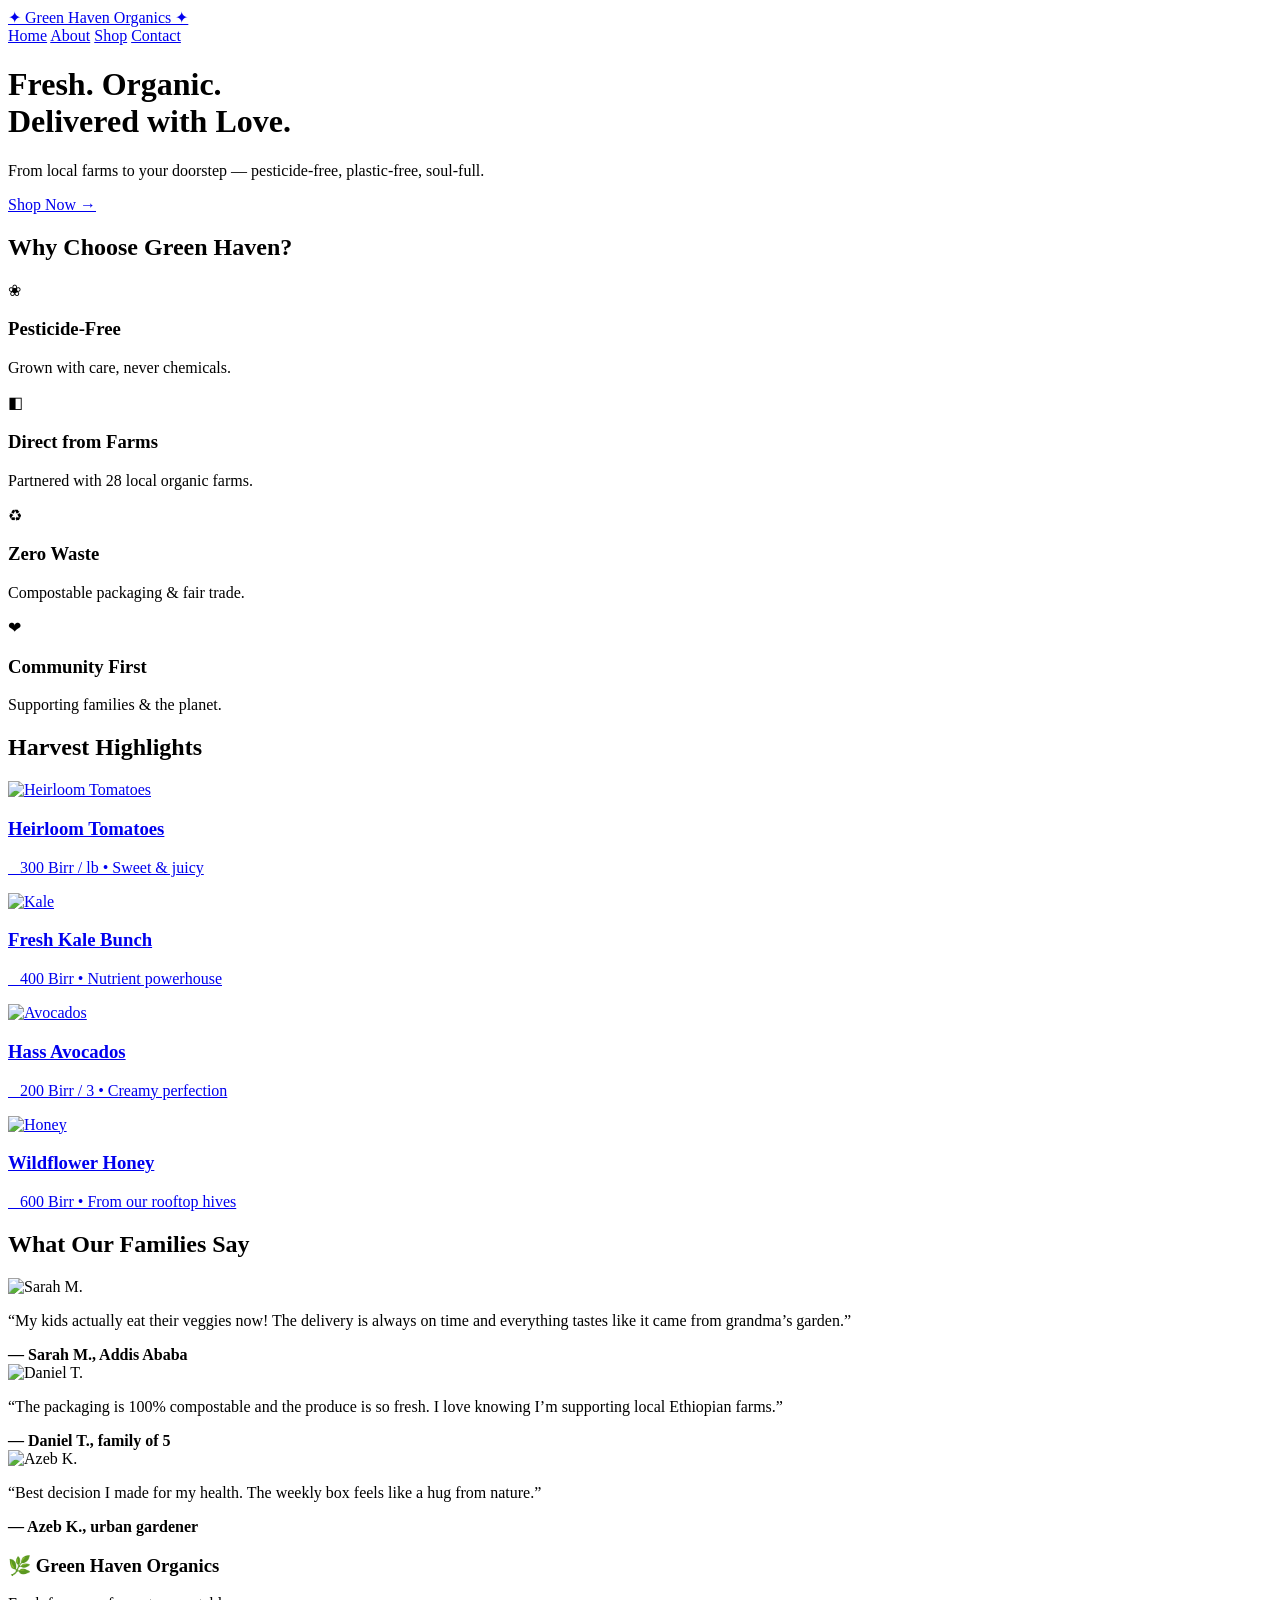
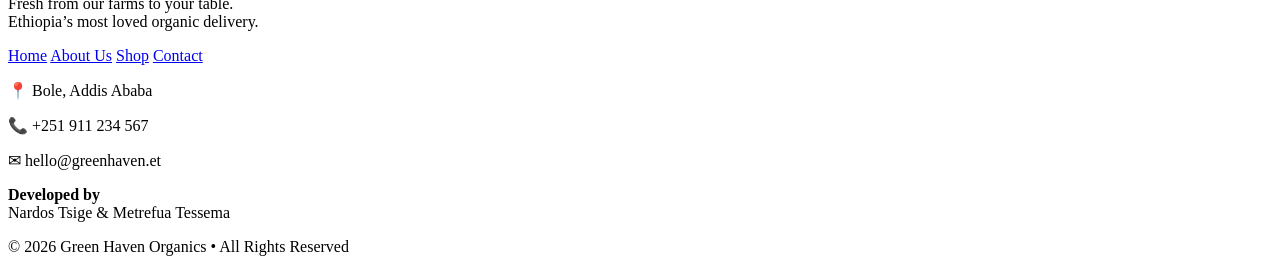
==== index.html @ 99e953bc "Add files via upload" ====
<!DOCTYPE html>
<html lang="en">
<head>
    <meta charset="UTF-8">
    <meta name="viewport" content="width=device-width, initial-scale=1.0">
    <title>Green Haven Organics | Fresh from Farm to Door</title>
    <link rel="stylesheet" href="styles/index.css">
    <link rel="icon" href="data:image/svg+xml,<svg xmlns='http://www.w3.org/2000/svg' viewBox='0 0 100 100'><text x='50' y='85' font-size='80' text-anchor='middle'>&#127793;</text></svg>">
</head>
<body>
    
    <nav class="navbar">
        <div class="nav-container">
            <a href="index.html" class="logo">✦ Green Haven Organics ✦</a>
            <div class="nav-links">
                <a href="index.html">Home</a>
                <a href="pages/about.html">About</a>
                <a href="pages/order.html">Shop</a>
                <a href="pages/contact.html">Contact</a>
            </div>
        </div>
    </nav>

    <header class="hero">
        <div class="hero-content">
            <h1>Fresh. Organic.<br>Delivered with Love.</h1>
            <p>From local farms to your doorstep — pesticide-free, plastic-free, soul-full.</p>
            <a href="pages/order.html" class="cta-button">Shop Now →</a>
        </div>
    </header>

    <section class="why-section">
        <h2>Why Choose Green Haven?</h2>
        <div class="icon-grid">
            <div class="icon-card">
                <div class="icon">❀</div>
                <h3>Pesticide-Free</h3>
                <p>Grown with care, never chemicals.</p>
            </div>
            <div class="icon-card">
                <div class="icon">◧</div>
                <h3>Direct from Farms</h3>
                <p>Partnered with 28 local organic farms.</p>
            </div>
            <div class="icon-card">
                <div class="icon">&#9851;</div>
                <h3>Zero Waste</h3>
                <p>Compostable packaging &amp; fair trade.</p>
            </div>
            <div class="icon-card">
                <div class="icon">&#10084;</div>
                <h3>Community First</h3>
                <p>Supporting families &amp; the planet.</p>
            </div>
        </div>
    </section>

    <section class="featured">
        <h2>Harvest Highlights</h2>
        <div class="product-grid">
            <a href="pages/order.html" class="product-card">
                <img src="public/images/Tomatoes.jpg" alt="Heirloom Tomatoes">
                <h3>Heirloom Tomatoes</h3>
                <p>&nbsp;&nbsp;&nbsp;300 Birr / lb • Sweet &amp; juicy</p>
            </a>
            <a href="pages/order.html" class="product-card">
                <img src="public/images/fresh kale bunch image.png" alt="Kale">
                <h3>Fresh Kale Bunch</h3>
                <p>&nbsp;&nbsp;&nbsp;400 Birr • Nutrient powerhouse</p>
            </a>
            <a href="pages/order.html" class="product-card">
                <img src="public/images/Hass Avocados.png" alt="Avocados">
                <h3>Hass Avocados</h3>
                <p>&nbsp;&nbsp;&nbsp;200 Birr / 3 • Creamy perfection</p>
            </a>
            <a href="pages/order.html" class="product-card">
                <img src="public/images/Wildflower Honey.jpg" alt="Honey">
                <h3>Wildflower Honey</h3>
                <p>&nbsp;&nbsp;&nbsp;600 Birr • From our rooftop hives</p>
            </a>
        </div>
    </section>

    <section class="testimonials">
        <h2>What Our Families Say</h2>
        <div class="testimonial-scroll">
            <div class="testimonial-card">
                <img src="https://picsum.photos/id/64/80/80" alt="Sarah M.">
                <p>“My kids actually eat their veggies now! The delivery is always on time and everything tastes like it came from grandma’s garden.”</p>
                <strong>— Sarah M., Addis Ababa</strong>
            </div>
            <div class="testimonial-card">
                <img src="https://picsum.photos/id/1005/80/80" alt="Daniel T.">
                <p>“The packaging is 100% compostable and the produce is so fresh. I love knowing I’m supporting local Ethiopian farms.”</p>
                <strong>— Daniel T., family of 5</strong>
            </div>
            <div class="testimonial-card">
                <img src="https://picsum.photos/id/201/80/80" alt="Azeb K.">
                <p>“Best decision I made for my health. The weekly box feels like a hug from nature.”</p>
                <strong>— Azeb K., urban gardener</strong>
            </div>
        </div>
    </section>

    <footer class="footer">
        <div class="footer-container">
            <div class="footer-col">
                <h3>🌿 Green Haven Organics</h3>
                <p>Fresh from our farms to your table.<br>Ethiopia’s most loved organic delivery.</p>
            </div>
            <div class="footer-col">
                <a href="index.html">Home</a>
                <a href="pages/about.html">About Us</a>
                <a href="pages/order.html">Shop</a>
                <a href="pages/contact.html">Contact</a>
            </div>
            <div class="footer-col">
                <p>&#128205; Bole, Addis Ababa</p>
                <p>&#128222; +251 911 234 567</p>
                <p>&#9993; hello@greenhaven.et</p>
            </div>
            <div class="footer-col">
                <p><strong>Developed by</strong><br>Nardos Tsige &amp; Metrefua Tessema</p>
                <p class="copyright">© 2026 Green Haven Organics • All Rights Reserved</p>
            </div>
        </div>
    </footer>
</body>
</html>
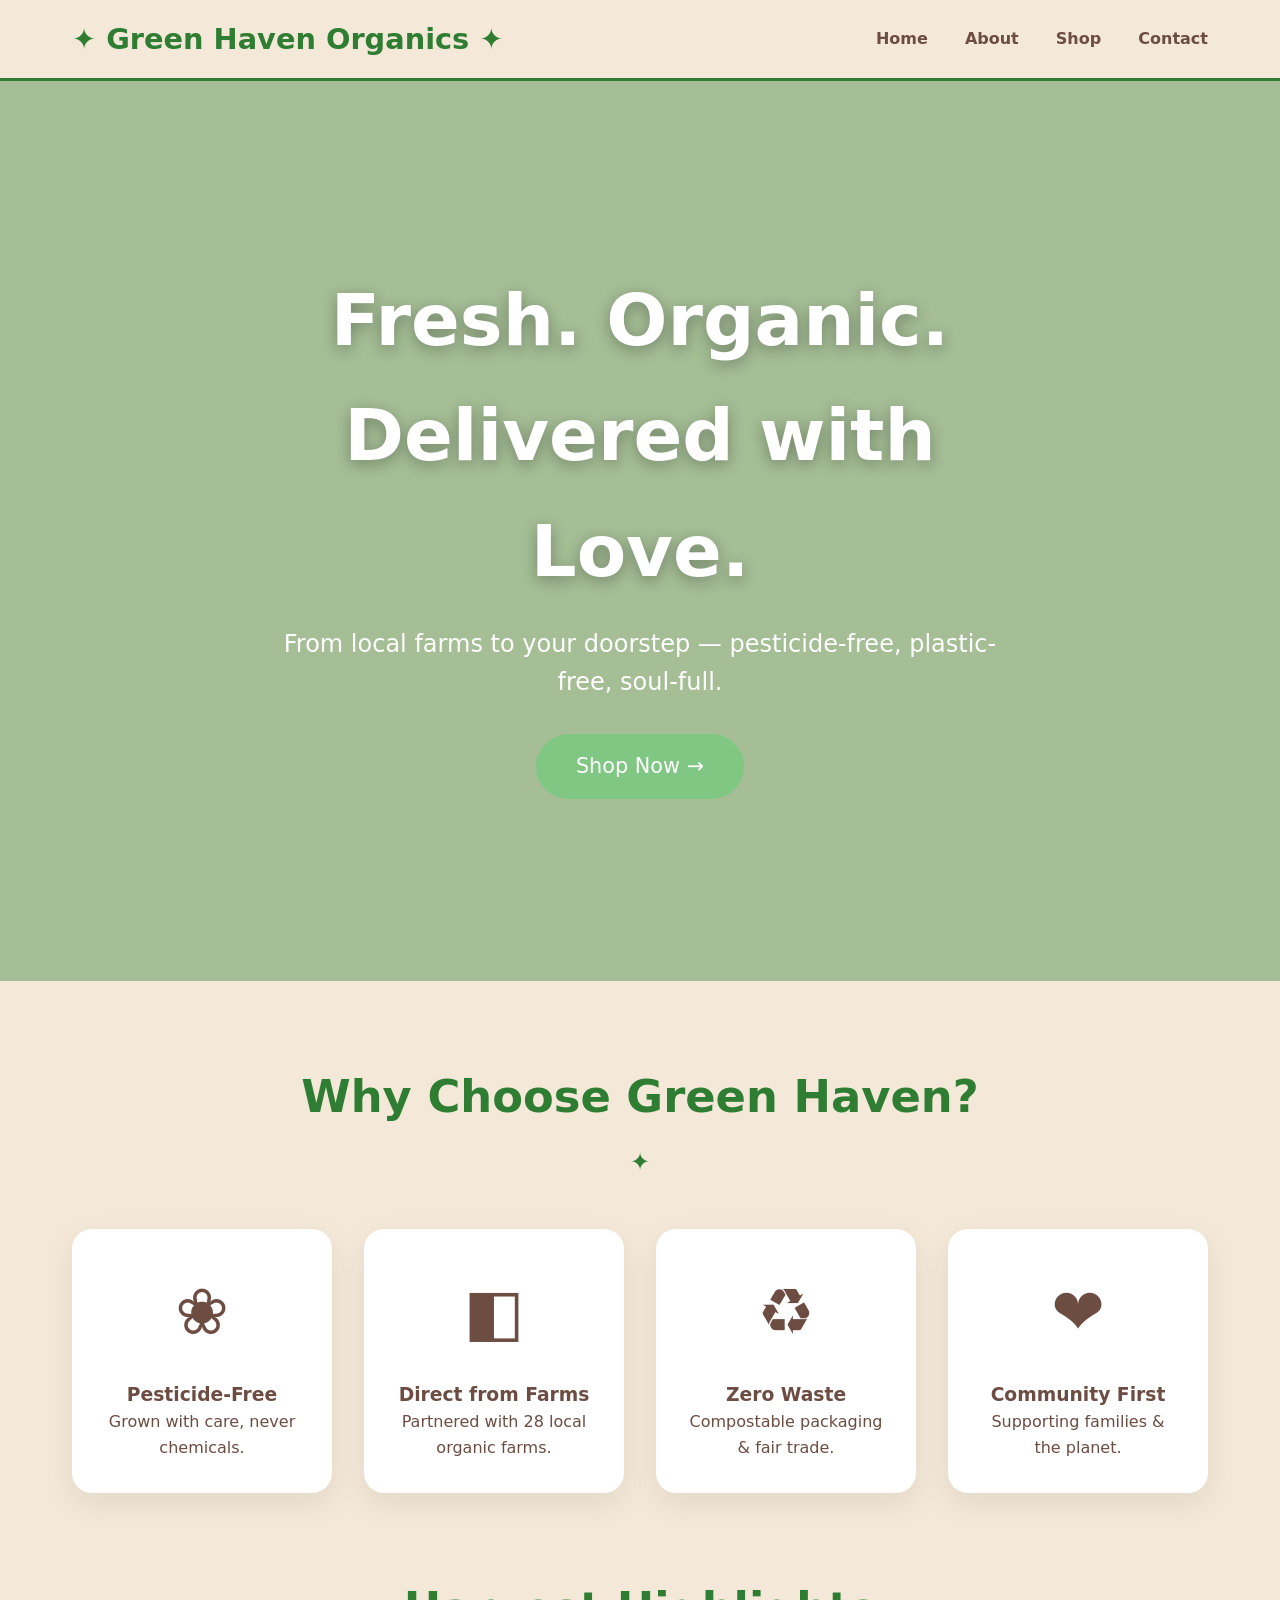
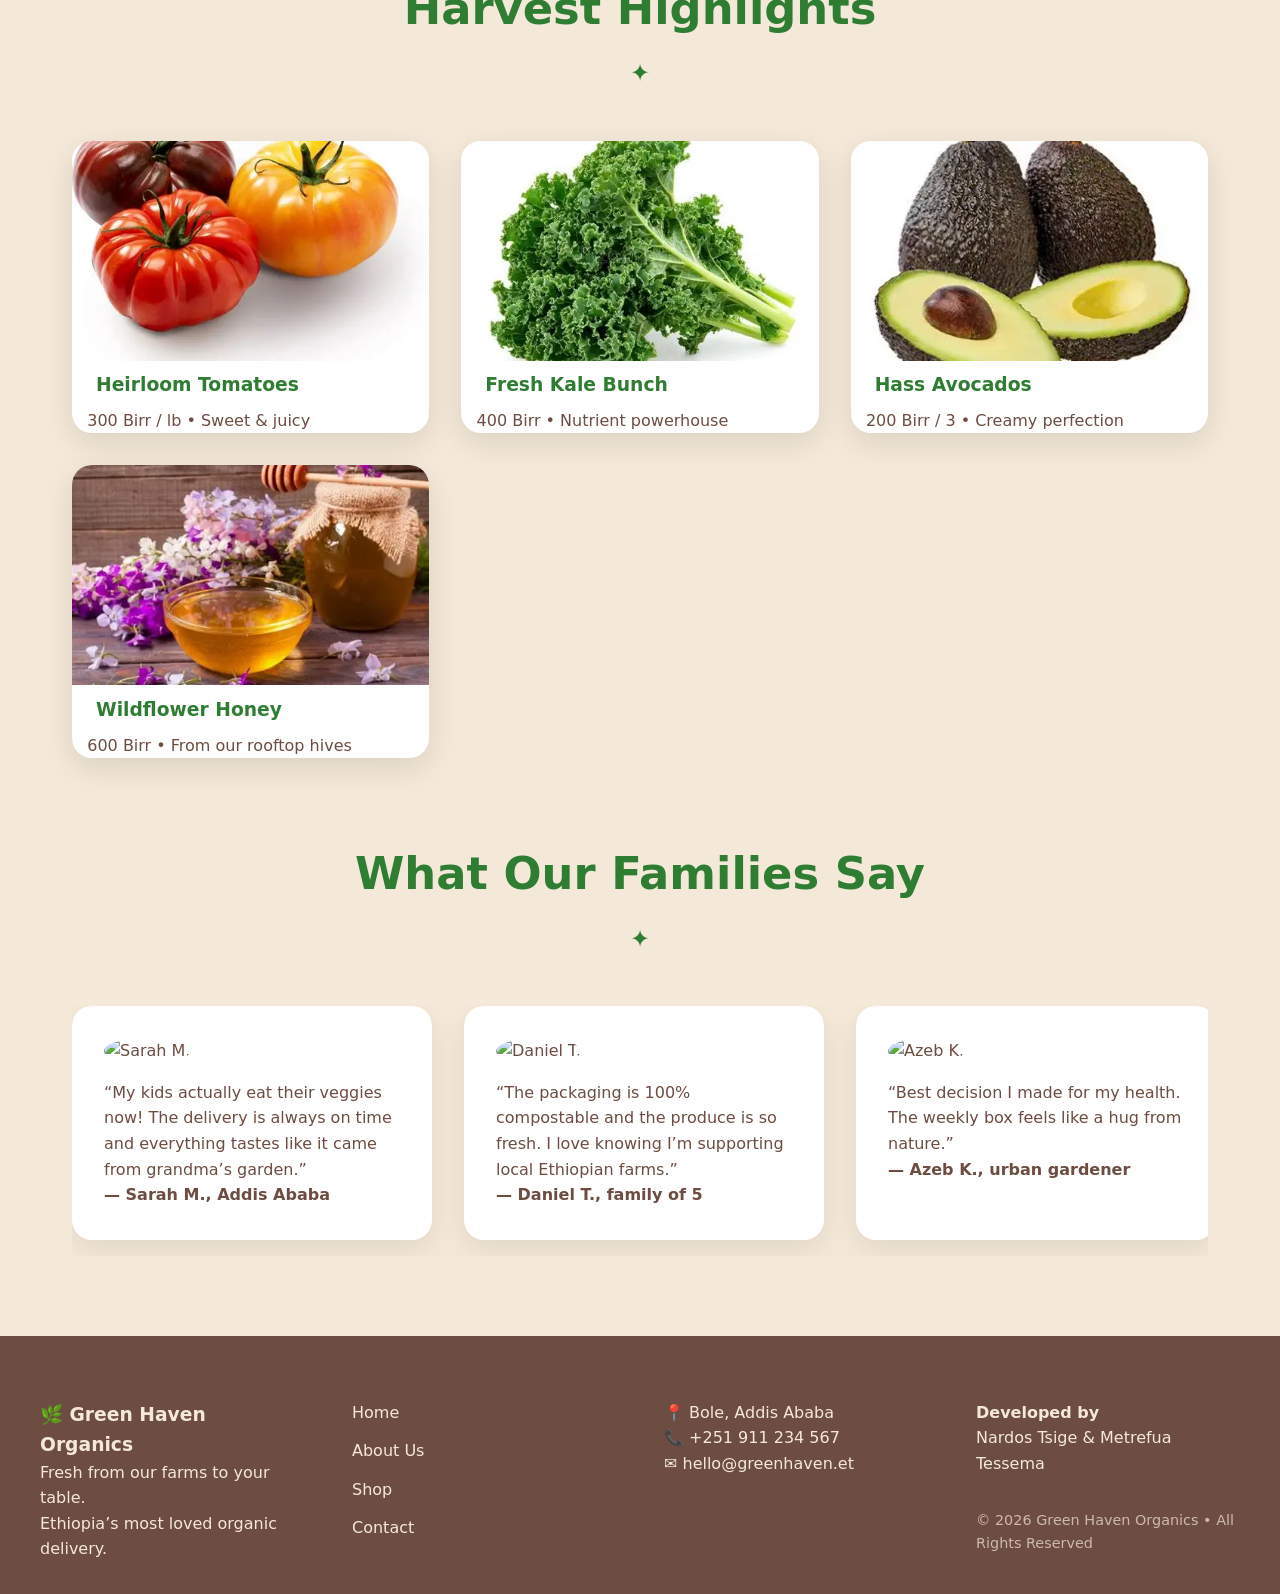
==== commit 0dbf6a18: "Edit index.html" ====
--- a/index.html
+++ b/index.html
@@ -59,22 +59,22 @@
         <h2>Harvest Highlights</h2>
         <div class="product-grid">
             <a href="pages/order.html" class="product-card">
-                <img src="public/images/Tomatoes.jpg" alt="Heirloom Tomatoes">
+                <img src="images/Tomatoes.jpg" alt="Heirloom Tomatoes">
                 <h3>Heirloom Tomatoes</h3>
                 <p>&nbsp;&nbsp;&nbsp;300 Birr / lb • Sweet &amp; juicy</p>
             </a>
             <a href="pages/order.html" class="product-card">
-                <img src="public/images/fresh kale bunch image.png" alt="Kale">
+                <img src="images/fresh kale bunch image.png" alt="Kale">
                 <h3>Fresh Kale Bunch</h3>
                 <p>&nbsp;&nbsp;&nbsp;400 Birr • Nutrient powerhouse</p>
             </a>
             <a href="pages/order.html" class="product-card">
-                <img src="public/images/Hass Avocados.png" alt="Avocados">
+                <img src="images/Hass Avocados.png" alt="Avocados">
                 <h3>Hass Avocados</h3>
                 <p>&nbsp;&nbsp;&nbsp;200 Birr / 3 • Creamy perfection</p>
             </a>
             <a href="pages/order.html" class="product-card">
-                <img src="public/images/Wildflower Honey.jpg" alt="Honey">
+                <img src="/images/Wildflower Honey.jpg" alt="Honey">
                 <h3>Wildflower Honey</h3>
                 <p>&nbsp;&nbsp;&nbsp;600 Birr • From our rooftop hives</p>
             </a>
--- a/styles/index.css
+++ b/styles/index.css
@@ -0,0 +1,188 @@
+/* styles/index.css */
+:root {
+    --green: #2e7d32;
+    --light-green: #81c784;
+    --beige: #f4e9d8;
+    --brown: #6d4c41;
+}
+
+* { margin:0; padding:0; box-sizing:border-box; }
+body {
+    font-family: system-ui, -apple-system, sans-serif;
+    background: var(--beige);
+    color: var(--brown);
+    line-height: 1.6;
+}
+
+.navbar {
+    background: rgba(244, 233, 216, 0.95);
+    backdrop-filter: blur(10px);
+    position: sticky;
+    top: 0;
+    z-index: 100;
+    border-bottom: 3px solid var(--green);
+}
+.nav-container {
+    max-width: 1200px;
+    margin: 0 auto;
+    padding: 1rem 2rem;
+    display: flex;
+    align-items: center;
+    justify-content: space-between;
+}
+.logo {
+    font-size: 1.8rem;
+    font-weight: 700;
+    color: var(--green);
+    text-decoration: none;
+}
+.nav-links a {
+    margin-left: 2rem;
+    text-decoration: none;
+    color: var(--brown);
+    font-weight: 600;
+    transition: color 0.3s;
+}
+.nav-links a:hover { color: var(--green); }
+
+.hero {
+    height: 100vh;
+    min-height: 600px;
+    background: linear-gradient(rgba(46,125,50,0.4), rgba(46,125,50,0.4)), 
+            url('https://tse1.mm.bing.net/th/id/OIP.WHjvJQIhr_6hO_lwdh-vXQHaE5?rs=1&pid=ImgDetMain&o=7&rm=3') center/cover no-repeat;
+    display: flex;
+    align-items: center;
+    color: white;
+    text-align: center;
+}
+.hero-content {
+    max-width: 800px;
+    margin: 0 auto;
+    padding: 2rem;
+}
+.hero h1 {
+    font-size: 4.5rem;
+    margin-bottom: 1rem;
+    text-shadow: 0 4px 15px rgba(0,0,0,0.3);
+}
+.hero p { font-size: 1.5rem; margin-bottom: 2rem; }
+.cta-button {
+    background: var(--light-green);
+    color: white;
+    padding: 1rem 2.5rem;
+    font-size: 1.3rem;
+    border-radius: 50px;
+    text-decoration: none;
+    display: inline-block;
+    transition: transform 0.3s, box-shadow 0.3s;
+}
+.cta-button:hover {
+    transform: scale(1.08);
+    box-shadow: 0 10px 25px rgba(129,199,132,0.4);
+}
+
+.why-section, .featured, .testimonials {
+    max-width: 1200px;
+    margin: 5rem auto;
+    padding: 0 2rem;
+}
+h2 {
+    text-align: center;
+    font-size: 2.8rem;
+    color: var(--green);
+    margin-bottom: 3rem;
+    position: relative;
+}
+h2::after {
+    content: '✦';
+    display: block;
+    font-size: 1.5rem;
+    margin-top: 10px;
+}
+
+.icon-grid {
+    display: grid;
+    grid-template-columns: repeat(auto-fit, minmax(260px, 1fr));
+    gap: 2rem;
+}
+.icon-card {
+    background: white;
+    padding: 2rem;
+    border-radius: 20px;
+    text-align: center;
+    box-shadow: 0 10px 30px rgba(0,0,0,0.08);
+    transition: transform 0.4s;
+}
+.icon-card:hover { transform: translateY(-12px); }
+.icon { font-size: 4rem; margin-bottom: 1rem; }
+
+.product-grid {
+    display: grid;
+    grid-template-columns: repeat(auto-fit, minmax(280px, 1fr));
+    gap: 2rem;
+}
+.product-card {
+    background: white;
+    border-radius: 20px;
+    overflow: hidden;
+    text-decoration: none;
+    color: inherit;
+    box-shadow: 0 10px 30px rgba(0,0,0,0.1);
+    transition: all 0.4s;
+}
+.product-card:hover {
+    transform: scale(1.05);
+    box-shadow: 0 20px 40px rgba(46,125,50,0.2);
+}
+.product-card img {
+    width: 100%;
+    height: 220px;
+    object-fit: cover;
+}
+.product-card h3 { padding: 0.1rem 1.5rem 0.5rem; color: var(--green); }
+
+.testimonial-scroll {
+    display: flex;
+    gap: 2rem;
+    overflow-x: auto;
+    scroll-snap-type: x mandatory;
+    padding-bottom: 1rem;
+}
+.testimonial-card {
+    background: white;
+    min-width: 360px;
+    padding: 2rem;
+    border-radius: 20px;
+    box-shadow: 0 10px 30px rgba(0,0,0,0.08);
+    scroll-snap-align: start;
+}
+.testimonial-card img {
+    border-radius: 50%;
+    margin-bottom: 1rem;
+}
+
+.footer {
+    background: var(--brown);
+    color: var(--beige);
+    padding: 4rem 2rem 2rem;
+}
+.footer-container {
+    max-width: 1200px;
+    margin: 0 auto;
+    display: grid;
+    grid-template-columns: repeat(auto-fit, minmax(240px, 1fr));
+    gap: 3rem;
+}
+.footer-col a {
+    display: block;
+    color: var(--beige);
+    text-decoration: none;
+    margin-bottom: 0.8rem;
+}
+.copyright { margin-top: 2rem; opacity: 0.7; font-size: 0.9rem; }
+
+/* Responsive */
+@media (max-width: 768px) {
+    .hero h1 { font-size: 3rem; }
+    .nav-links { display: flex; gap: 1rem; flex-wrap: wrap; }
+}
